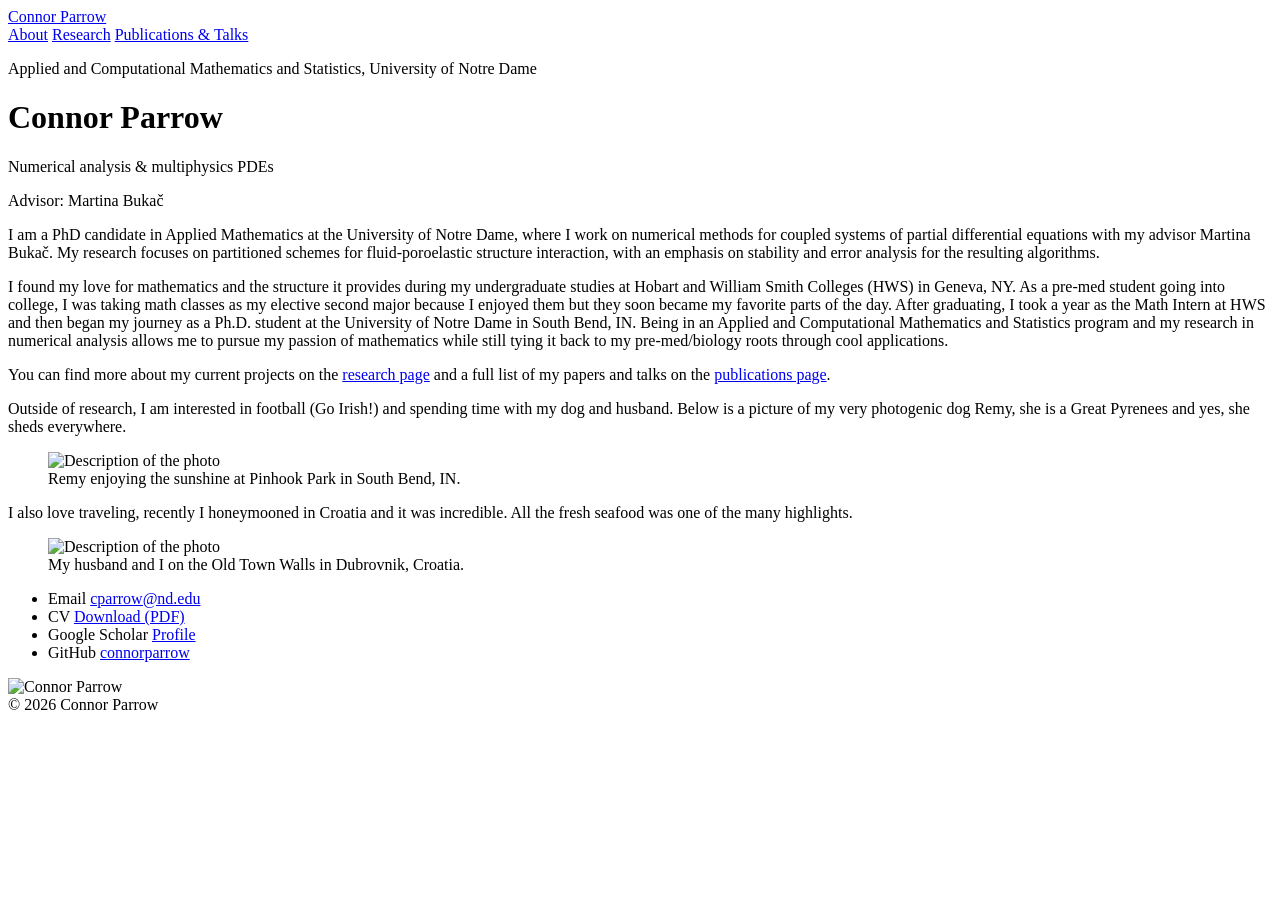
==== index.html @ 030089c7 "Add files via upload" ====
<!DOCTYPE html>
<html lang="en">
<head>
<meta charset="UTF-8">
<meta name="viewport" content="width=device-width, initial-scale=1.0">
<title>Connor Parrow — Applied Mathematics</title>
<link rel="preconnect" href="https://fonts.googleapis.com">
<link href="https://fonts.googleapis.com/css2?family=Lora:wght@500;600;700&family=Inter:wght@400;500;600&display=swap" rel="stylesheet">
<link rel="stylesheet" href="css/style.css">
</head>
<body>

<header class="site-header">
  <div class="nav-inner">
    <a class="site-name" href="index.html">Connor Parrow</a>
    <nav class="site-nav">
      <a href="index.html" aria-current="page">About</a>
      <a href="research.html">Research</a>
      <a href="publications.html">Publications &amp; Talks</a>
    </nav>
  </div>
</header>

<main>
  <div class="page-body">
    <div class="about-grid">
      <div class="about-text">
        <p class="eyebrow">Applied and Computational Mathematics and Statistics, University of Notre Dame</p>
        <h1>Connor Parrow</h1>
        <p class="tagline">Numerical analysis &amp; multiphysics PDEs</p>
        <p>Advisor: Martina Bukač</p>

        <p>
          I am a PhD candidate in 
          Applied Mathematics at the University of Notre Dame, where I work on numerical
          methods for coupled systems of partial differential equations with my advisor 
          Martina Bukač. My
          research focuses on partitioned schemes for fluid-poroelastic
          structure interaction, with an emphasis on stability and error
          analysis for the resulting algorithms.
        </p>

        <p>
          I found my love for mathematics and the structure it provides 
          during my undergraduate studies at Hobart and William Smith Colleges (HWS) 
          in Geneva, NY. As a pre-med student going into college, I was taking math 
          classes as my elective second major because I enjoyed them but they soon 
          became my favorite parts of the day. After graduating, I took a year as 
          the Math Intern at HWS and then began my journey as a Ph.D. student at the 
          University of Notre Dame in South Bend, IN. Being in an Applied and Computational 
          Mathematics and Statistics program and my research in numerical analysis 
          allows me to pursue my passion of mathematics while still tying it back to my 
          pre-med/biology roots through cool applications. 
        </p>

        <p>
          You can find more about my current projects on
          the <a href="research.html">research page</a> and a full list of
          my papers and talks on the <a href="publications.html">publications
          page</a>.
        </p>

        <p>
          Outside of research, I am interested in football (Go Irish!) and spending time 
          with my dog and husband. Below is a picture of my very photogenic dog Remy, she 
          is a Great Pyrenees and yes, she sheds everywhere.
        <p>

        <figure class="inline-photo-wide">
         <img src="images/remy.jpg" alt="Description of the photo">
         <figcaption>Remy enjoying the sunshine at Pinhook Park in South Bend, IN.</figcaption>
        </figure>

       </p> 
          I also love traveling, recently I honeymooned in Croatia and it was incredible. 
          All the fresh seafood was one of the many highlights.
        </p>
        <figure class="inline-photo-wide">
         <img src="images/croatia.jpg" alt="Description of the photo">
         <figcaption>My husband and I on the Old Town Walls in Dubrovnik, Croatia.</figcaption>
        </figure>

        <ul class="contact-list">
          <li><span>Email</span> <a href="cparrow@nd.edu">cparrow@nd.edu</a></li>
          <li><span>CV</span> <a href="cv.pdf">Download (PDF)</a></li>
          <li><span>Google Scholar</span> <a href="https://scholar.google.com/citations?hl=en&user=rAY3THMAAAAJ&view_op=list_works&authuser=1&gmla=AKCpqFyAGw9ZJn_WWmxAlobASxomAHo8oDmG53KvzzUUYXIOYp8N1Cgj_YT_frJNsESNJDApbtnmlyfJOnIwFP1r">Profile</a></li>
          <li><span>GitHub</span> <a href="https://github.com/connorparrow">connorparrow</a></li>
        </ul>
      </div>

      <div class="about-photo">
        <!--
          Replace this placeholder with your photo once you have one saved.
          1. Save your photo as images/photo.jpg
          2. Delete the <div class="photo-placeholder">...</div> block below
          3. Uncomment the <img> tag beneath it
        -->
       
         <img src="images/photo.jpg" alt="Connor Parrow">
      </div>
    </div>
  </div>
</main>

<footer class="site-footer">
  &copy; <span id="year"></span> Connor Parrow
</footer>

<script>
  document.getElementById('year').textContent = new Date().getFullYear();
</script>
</body>
</html>
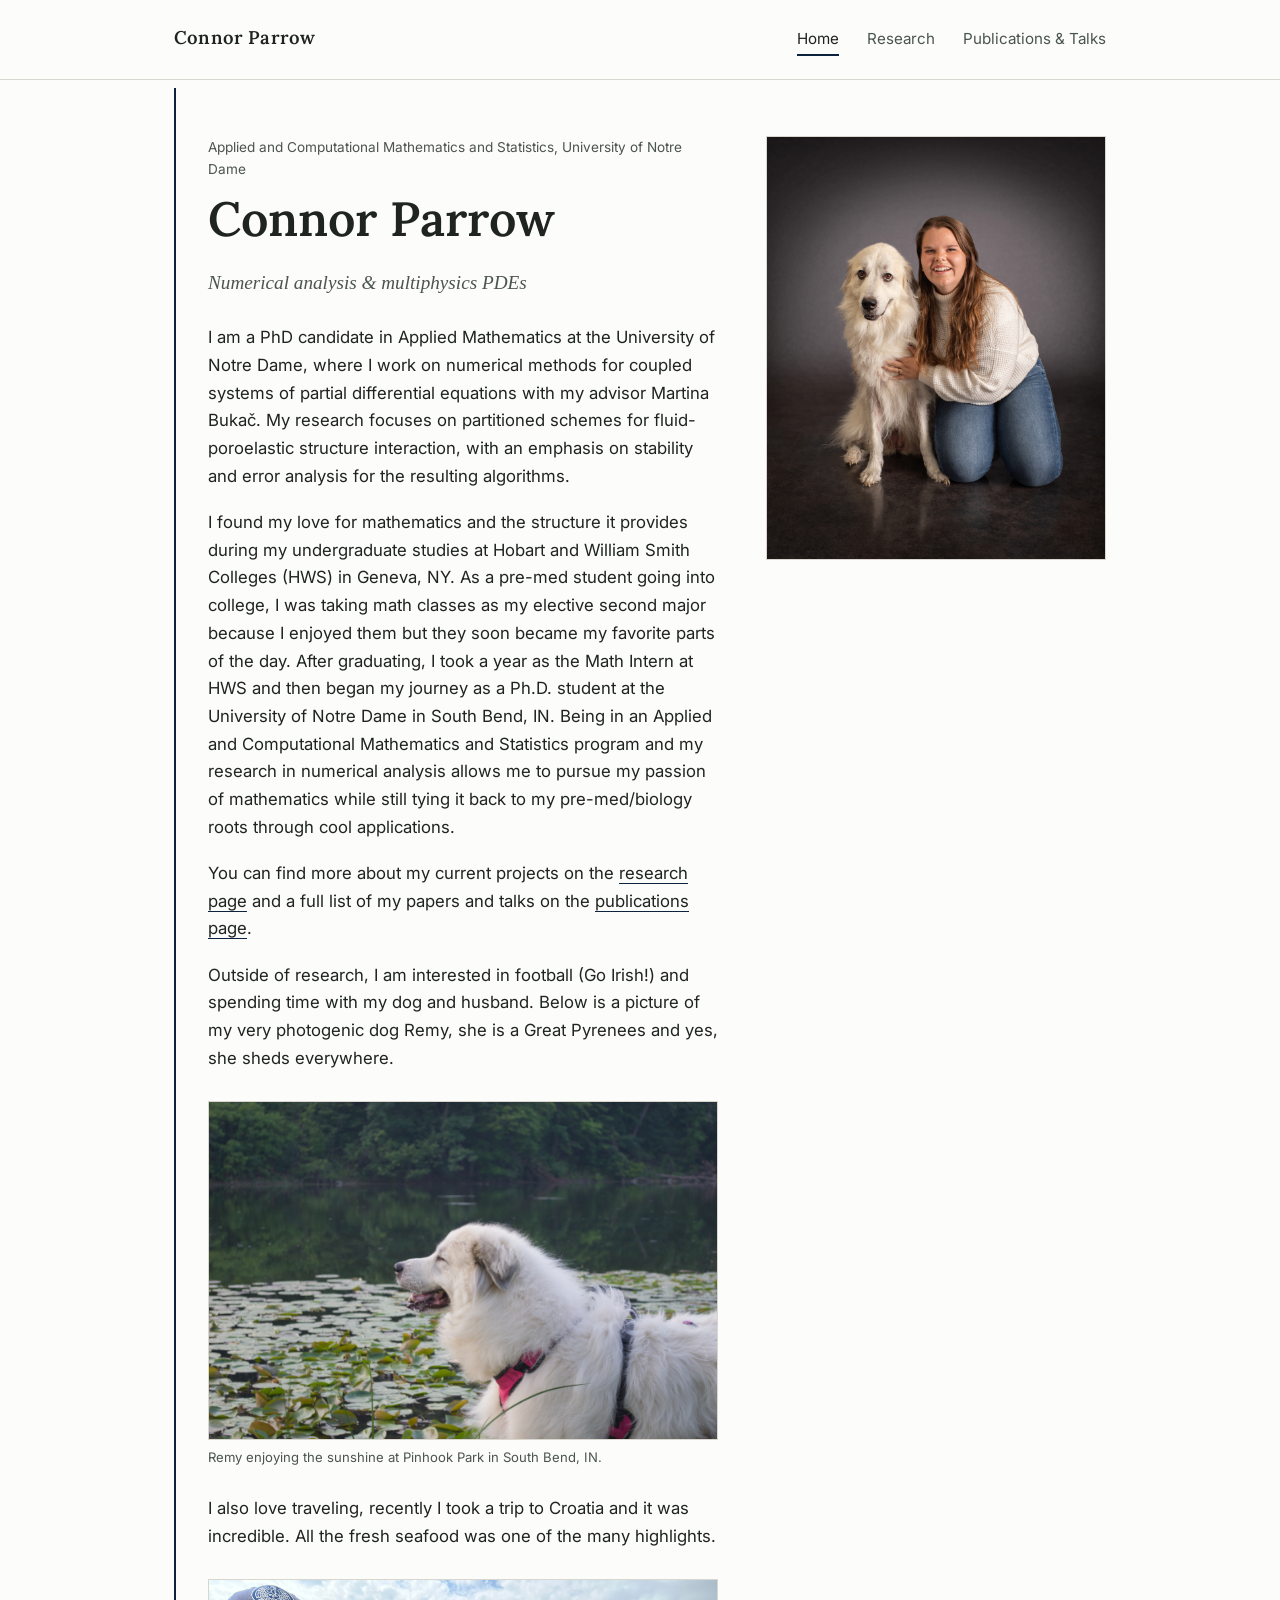
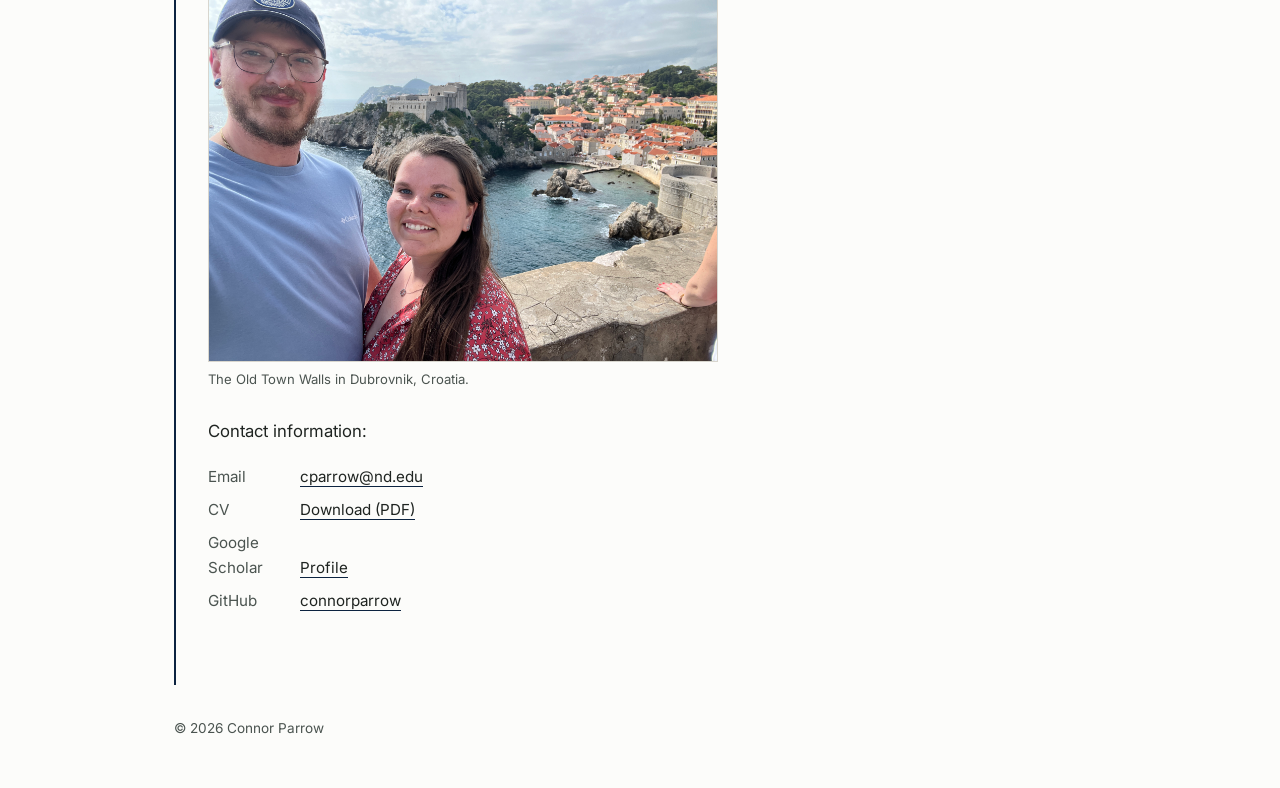
==== commit 53515d9e: "Revise navigation and content in index.html Updated navigation links and improved text clarity." ====
--- a/index.html
+++ b/index.html
@@ -14,7 +14,7 @@
   <div class="nav-inner">
     <a class="site-name" href="index.html">Connor Parrow</a>
     <nav class="site-nav">
-      <a href="index.html" aria-current="page">About</a>
+      <a href="index.html" aria-current="page">Home</a>
       <a href="research.html">Research</a>
       <a href="publications.html">Publications &amp; Talks</a>
     </nav>
@@ -28,7 +28,7 @@
         <p class="eyebrow">Applied and Computational Mathematics and Statistics, University of Notre Dame</p>
         <h1>Connor Parrow</h1>
         <p class="tagline">Numerical analysis &amp; multiphysics PDEs</p>
-        <p>Advisor: Martina Bukač</p>
+  
 
         <p>
           I am a PhD candidate in 
@@ -72,15 +72,18 @@
         </figure>
 
        </p> 
-          I also love traveling, recently I honeymooned in Croatia and it was incredible. 
+          I also love traveling, recently I took a trip to Croatia and it was incredible. 
           All the fresh seafood was one of the many highlights.
         </p>
         <figure class="inline-photo-wide">
          <img src="images/croatia.jpg" alt="Description of the photo">
-         <figcaption>My husband and I on the Old Town Walls in Dubrovnik, Croatia.</figcaption>
+         <figcaption>The Old Town Walls in Dubrovnik, Croatia.</figcaption>
         </figure>
 
         <ul class="contact-list">
+          </p> 
+         Contact information:
+        </p>
           <li><span>Email</span> <a href="cparrow@nd.edu">cparrow@nd.edu</a></li>
           <li><span>CV</span> <a href="cv.pdf">Download (PDF)</a></li>
           <li><span>Google Scholar</span> <a href="https://scholar.google.com/citations?hl=en&user=rAY3THMAAAAJ&view_op=list_works&authuser=1&gmla=AKCpqFyAGw9ZJn_WWmxAlobASxomAHo8oDmG53KvzzUUYXIOYp8N1Cgj_YT_frJNsESNJDApbtnmlyfJOnIwFP1r">Profile</a></li>
--- a/css/style.css
+++ b/css/style.css
@@ -0,0 +1,283 @@
+/* ---------- Tokens ---------- */
+:root {
+  --bg: #FCFCFA;
+  --ink: #1F2421;
+  --ink-soft: #4B5450;
+  --accent: #0C2340;
+  --accent-soft: #F1E4B8;
+  --line: #D8D6CE;
+  --serif: 'Lora', Georgia, serif;
+  --sans: 'Inter', -apple-system, BlinkMacSystemFont, sans-serif;
+  --content-width: 760px;
+  --wide-width: 980px;
+}
+
+* { box-sizing: border-box; }
+
+html { scroll-behavior: smooth; }
+
+body {
+  margin: 0;
+  background: var(--bg);
+  color: var(--ink);
+  font-family: var(--sans);
+  font-size: 1.05rem;
+  line-height: 1.65;
+  -webkit-font-smoothing: antialiased;
+}
+
+@media (prefers-reduced-motion: reduce) {
+  html { scroll-behavior: auto; }
+  * { animation: none !important; transition: none !important; }
+}
+
+a {
+  color: var(--ink);
+  text-decoration: none;
+  border-bottom: 1px solid var(--accent);
+}
+a:hover { color: var(--accent); }
+a:focus-visible, button:focus-visible {
+  outline: 2px solid var(--accent);
+  outline-offset: 3px;
+}
+
+h1, h2, h3 {
+  font-family: var(--serif);
+  font-weight: 600;
+  line-height: 1.2;
+  margin: 0 0 0.5em 0;
+  color: var(--ink);
+}
+
+h1 { font-size: clamp(2.1rem, 4vw, 3rem); }
+h2 { font-size: 1.5rem; margin-top: 2.5rem; }
+h3 { font-size: 1.15rem; font-weight: 600; margin-bottom: 0.3em; }
+
+p { margin: 0 0 1.1em 0; max-width: 68ch; }
+
+/* ---------- Header / nav ---------- */
+.site-header {
+  border-bottom: 1px solid var(--line);
+}
+
+.nav-inner {
+  max-width: var(--wide-width);
+  margin: 0 auto;
+  padding: 1.4rem 1.5rem;
+  display: flex;
+  justify-content: space-between;
+  align-items: baseline;
+  flex-wrap: wrap;
+  gap: 0.75rem 2rem;
+}
+
+.site-name {
+  font-family: var(--serif);
+  font-size: 1.15rem;
+  font-weight: 600;
+  border-bottom: none;
+  letter-spacing: 0.01em;
+}
+.site-name:hover { color: var(--ink); }
+
+.site-nav {
+  display: flex;
+  gap: 1.75rem;
+}
+
+.site-nav a {
+  border-bottom: 2px solid transparent;
+  padding-bottom: 3px;
+  font-size: 0.95rem;
+  color: var(--ink-soft);
+}
+.site-nav a:hover { color: var(--ink); border-bottom-color: var(--line); }
+.site-nav a[aria-current="page"] {
+  color: var(--ink);
+  border-bottom-color: var(--accent);
+}
+
+/* ---------- Page frame ---------- */
+main {
+  max-width: var(--wide-width);
+  margin: 0 auto;
+  padding: 0 1.5rem;
+}
+
+.page-body {
+  border-left: 2px solid var(--accent);
+  padding: 3rem 0 4rem 2rem;
+  margin-top: 0.5rem;
+}
+
+@media (max-width: 640px) {
+  .page-body { padding-left: 1.1rem; border-left-width: 1.5px; }
+}
+
+.eyebrow {
+  font-family: var(--sans);
+  font-size: 0.85rem;
+  color: var(--ink-soft);
+  margin-bottom: 0.6rem;
+}
+
+/* ---------- About page ---------- */
+.about-grid {
+  display: grid;
+  grid-template-columns: 1.5fr 1fr;
+  gap: 3rem;
+  align-items: start;
+}
+
+@media (max-width: 720px) {
+  .about-grid { grid-template-columns: 1fr; }
+  .about-photo { order: -1; max-width: 220px; }
+}
+
+.about-photo img {
+  width: 100%;
+  display: block;
+  border: 1px solid var(--line);
+}
+
+.photo-placeholder {
+  width: 100%;
+  aspect-ratio: 4 / 5;
+  border: 1.5px dashed var(--line);
+  background: var(--accent-soft);
+  display: flex;
+  align-items: center;
+  justify-content: center;
+  text-align: center;
+  padding: 1.2rem;
+  color: var(--ink-soft);
+  font-size: 0.9rem;
+}
+
+/* ---------- Inline photos within paragraphs ---------- */
+figure.inline-photo {
+  float: right;
+  width: 240px;
+  margin: 0.3rem 0 1.2rem 1.75rem;
+}
+figure.inline-photo img {
+  width: 100%;
+  display: block;
+  border: 1px solid var(--line);
+}
+figure.inline-photo figcaption {
+  font-size: 0.82rem;
+  color: var(--ink-soft);
+  margin-top: 0.5rem;
+  line-height: 1.4;
+}
+
+figure.inline-photo-wide {
+  width: 100%;
+  margin: 1.8rem 0;
+  clear: both;
+}
+figure.inline-photo-wide img {
+  width: 100%;
+  display: block;
+  border: 1px solid var(--line);
+}
+figure.inline-photo-wide figcaption {
+  font-size: 0.82rem;
+  color: var(--ink-soft);
+  margin-top: 0.5rem;
+  line-height: 1.4;
+}
+
+@media (max-width: 560px) {
+  figure.inline-photo {
+    float: none;
+    width: 100%;
+    margin: 1.2rem 0;
+  }
+}
+
+.contact-list {
+  list-style: none;
+  margin: 1.8rem 0 0 0;
+  padding: 0;
+}
+.contact-list li {
+  margin-bottom: 0.5rem;
+  font-size: 0.95rem;
+}
+.contact-list span {
+  display: inline-block;
+  width: 5.5rem;
+  color: var(--ink-soft);
+}
+
+.tagline {
+  font-family: var(--serif);
+  font-size: 1.2rem;
+  font-style: italic;
+  color: var(--ink-soft);
+  margin-top: -0.3rem;
+  margin-bottom: 1.6rem;
+}
+
+/* ---------- Research page ---------- */
+.interest-block {
+  padding: 1.6rem 0;
+  border-bottom: 1px solid var(--line);
+}
+.interest-block:first-of-type { padding-top: 0; }
+.interest-block:last-of-type { border-bottom: none; }
+
+.interest-block h3 { color: var(--accent); }
+
+/* ---------- Publications page ---------- */
+.pub-year {
+  font-family: var(--serif);
+  font-size: 1.05rem;
+  color: var(--accent);
+  margin: 2.2rem 0 0.8rem 0;
+  padding-bottom: 0.3rem;
+  border-bottom: 1px solid var(--accent-soft);
+}
+.pub-year:first-of-type { margin-top: 0.5rem; }
+
+.pub-entry {
+  margin-bottom: 1.3rem;
+}
+.pub-entry .pub-title {
+  font-weight: 600;
+  display: block;
+}
+.pub-entry .pub-meta {
+  color: var(--ink-soft);
+  font-size: 0.92rem;
+}
+.pub-entry .pub-links a {
+  font-size: 0.88rem;
+  margin-right: 1rem;
+}
+
+.section-note {
+  background: var(--accent-soft);
+  border-left: 3px solid var(--accent);
+  padding: 0.8rem 1rem;
+  font-size: 0.92rem;
+  color: var(--ink-soft);
+  margin: 1.5rem 0 2rem 0;
+}
+.section-note code {
+  background: rgba(0,0,0,0.05);
+  padding: 0.1em 0.35em;
+  font-size: 0.88em;
+}
+
+/* ---------- Footer ---------- */
+.site-footer {
+  max-width: var(--wide-width);
+  margin: 0 auto;
+  padding: 2rem 1.5rem 3rem 1.5rem;
+  color: var(--ink-soft);
+  font-size: 0.85rem;
+}
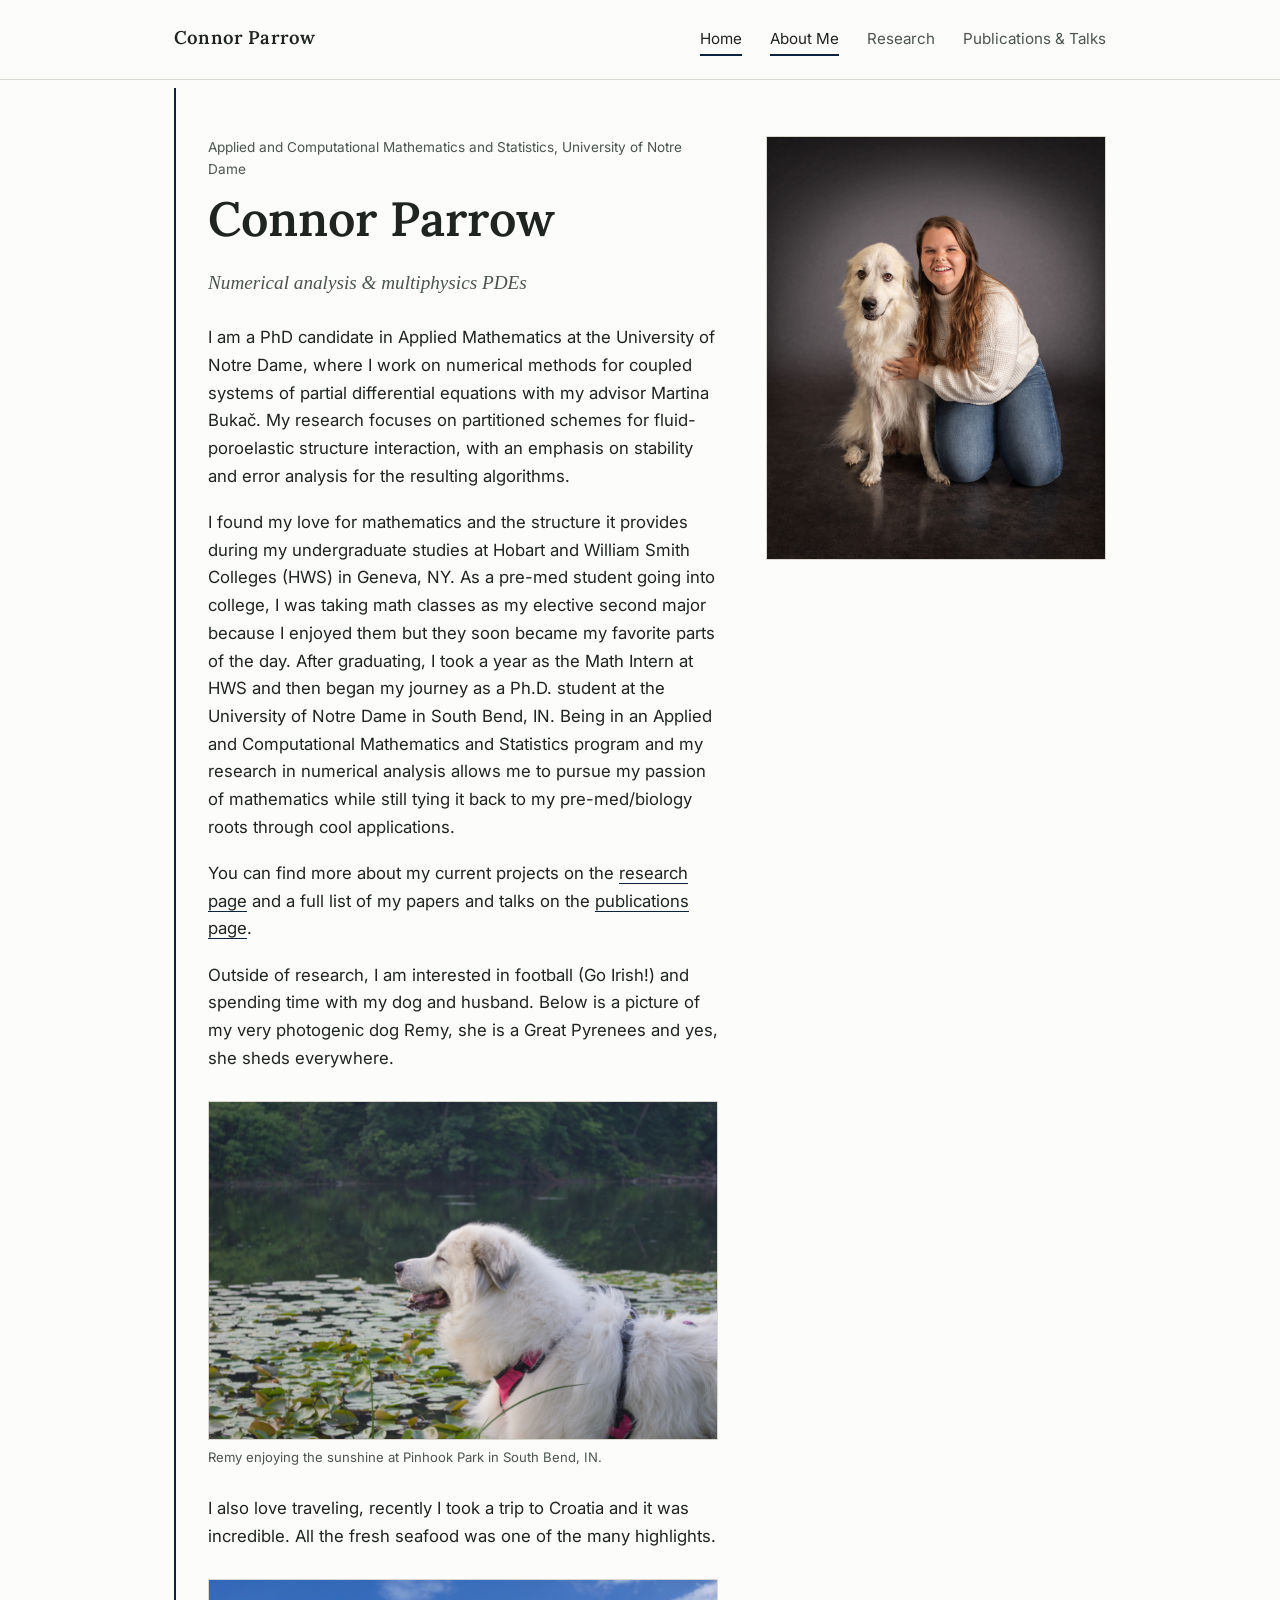
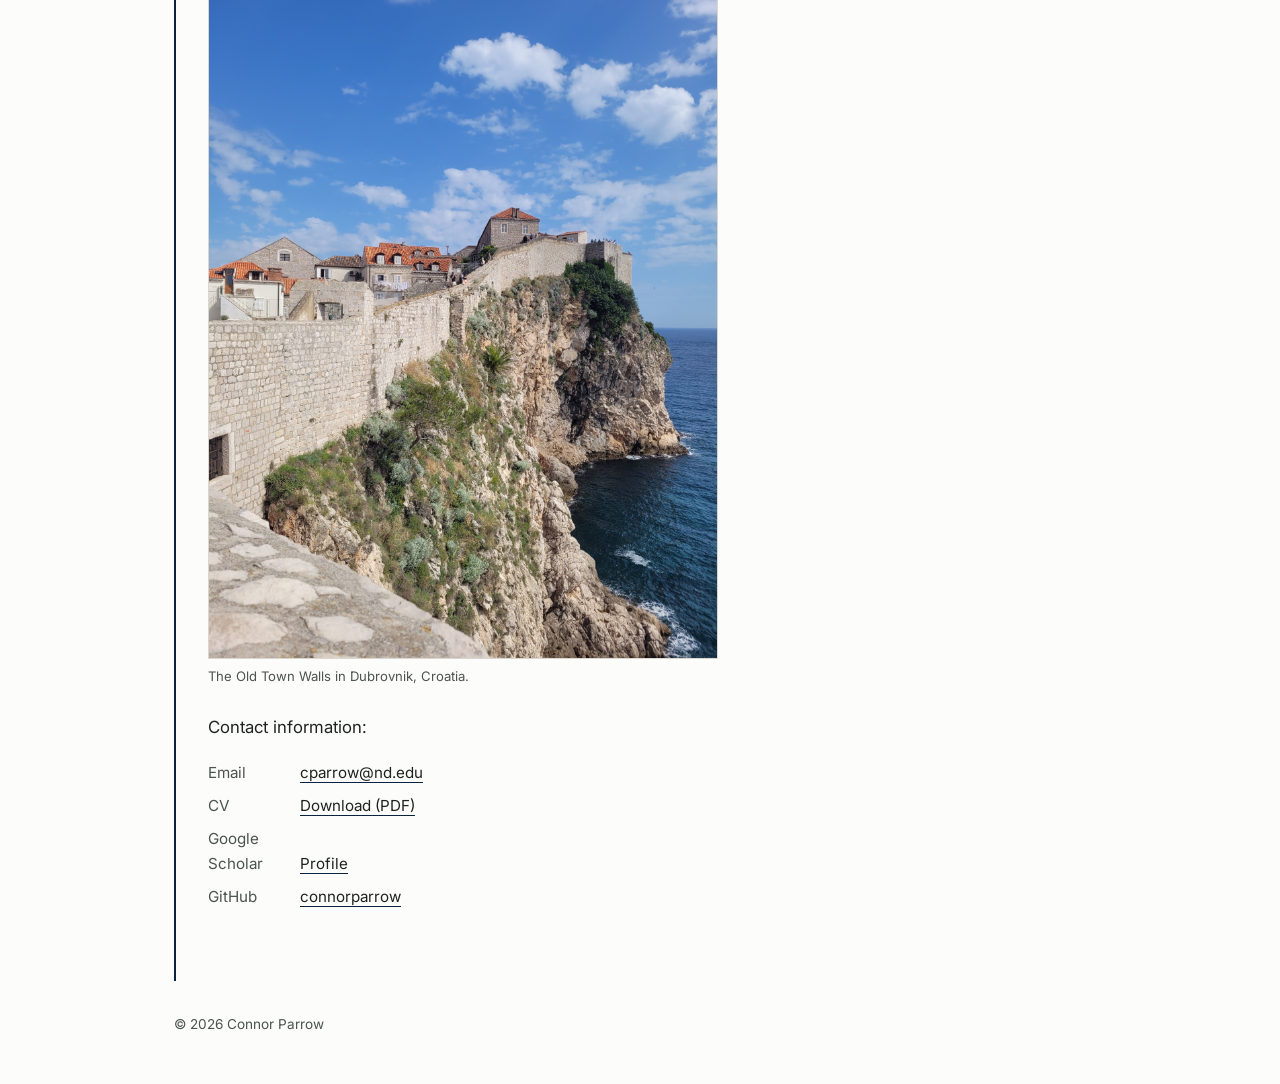
==== commit ddd951c6: "Add 'About Me' link to navigation" ====
--- a/index.html
+++ b/index.html
@@ -15,6 +15,7 @@
     <a class="site-name" href="index.html">Connor Parrow</a>
     <nav class="site-nav">
       <a href="index.html" aria-current="page">Home</a>
+      <a href="about-me.html" aria-current="page">About Me</a>
       <a href="research.html">Research</a>
       <a href="publications.html">Publications &amp; Talks</a>
     </nav>
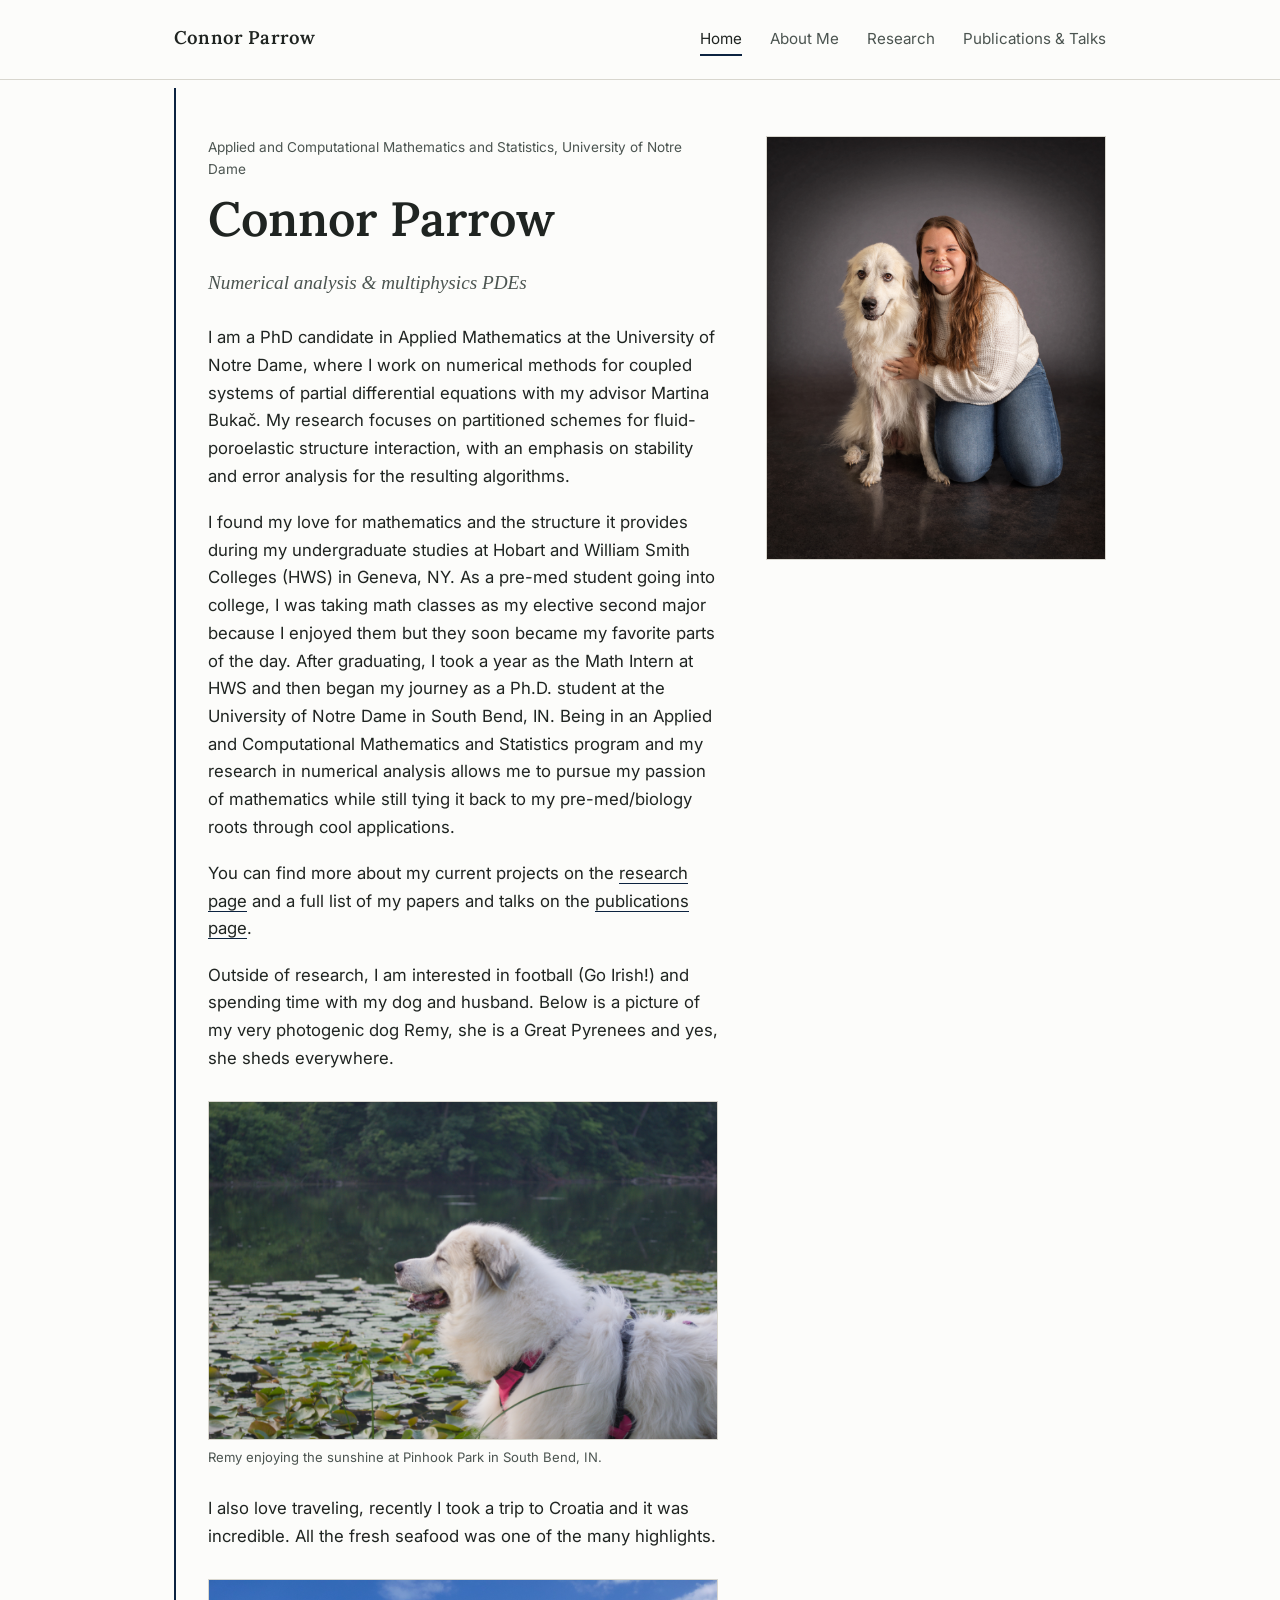
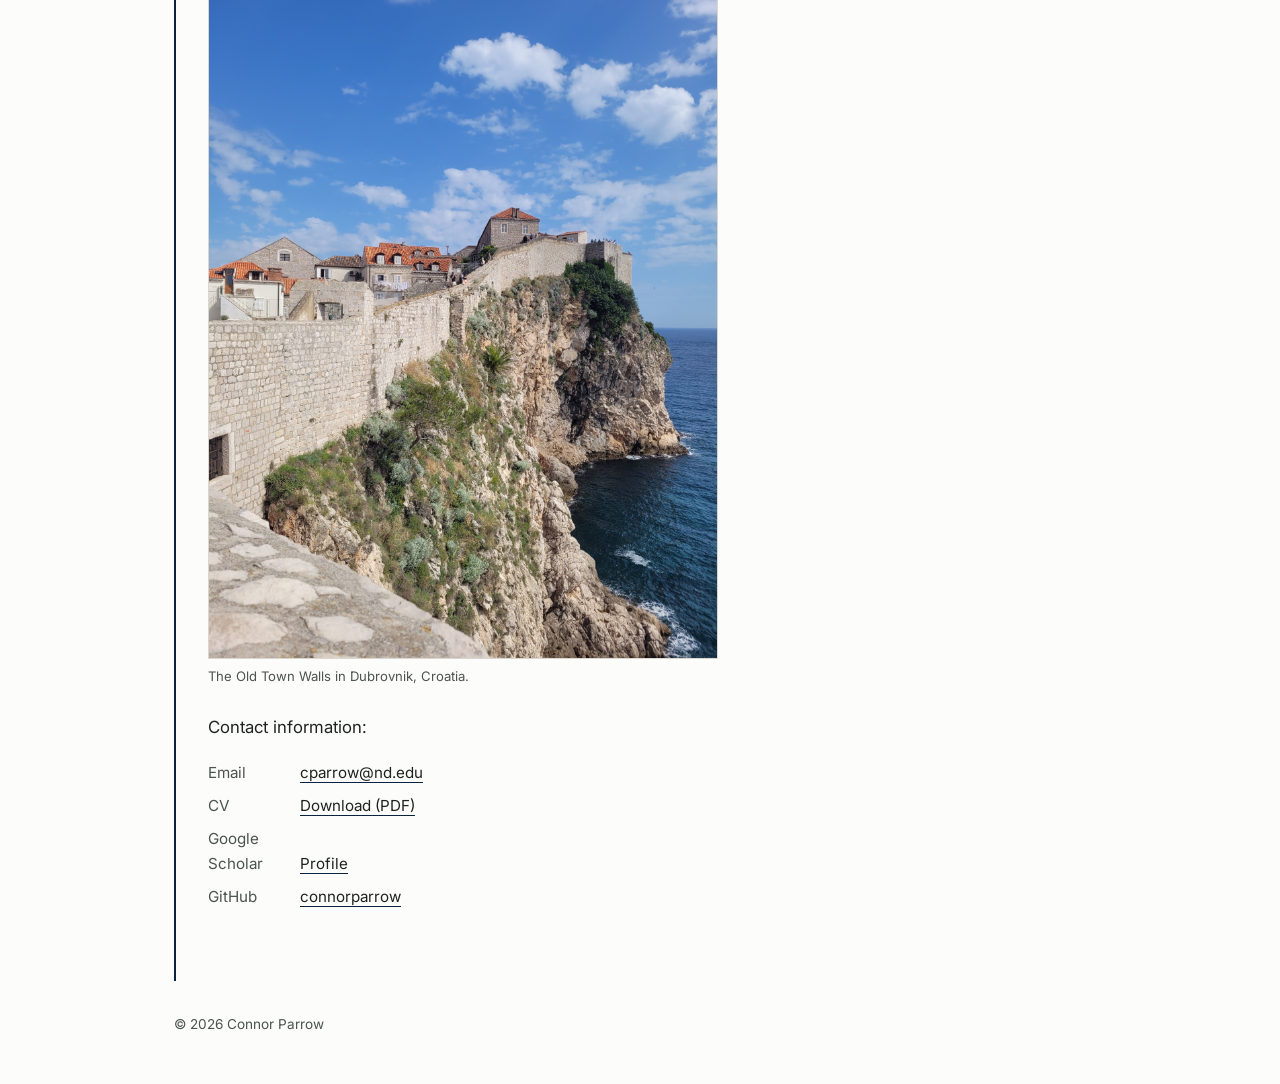
==== commit 1c84871b: "Fix About Me link in navigation" ====
--- a/index.html
+++ b/index.html
@@ -15,7 +15,7 @@
     <a class="site-name" href="index.html">Connor Parrow</a>
     <nav class="site-nav">
       <a href="index.html" aria-current="page">Home</a>
-      <a href="about-me.html" aria-current="page">About Me</a>
+      <a href="about-me.html">About Me</a>
       <a href="research.html">Research</a>
       <a href="publications.html">Publications &amp; Talks</a>
     </nav>
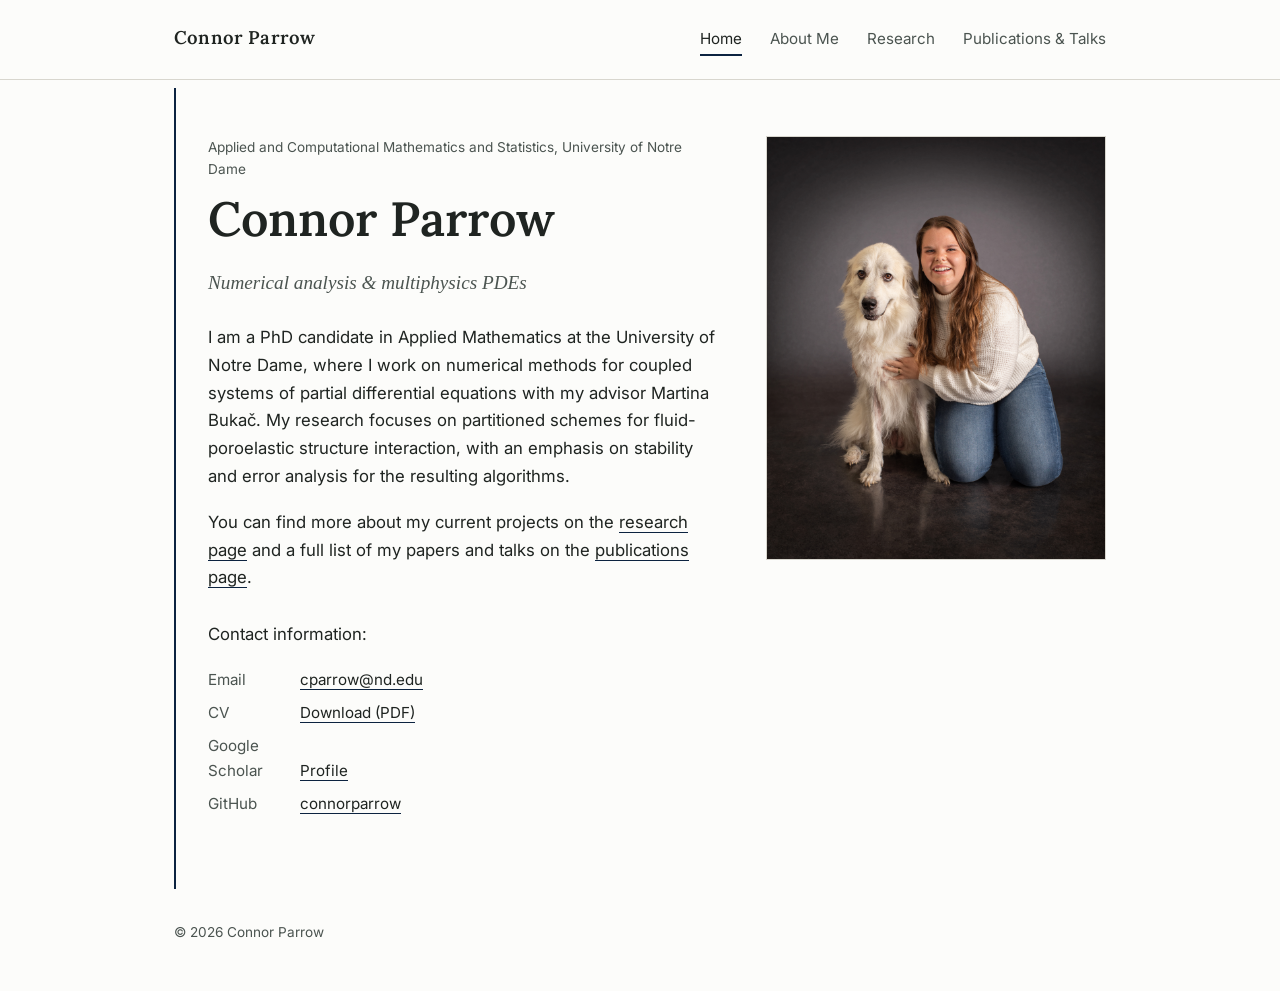
==== commit c10d2e8c: "Remove personal details and travel stories Removed personal background information and travel anecdo" ====
--- a/index.html
+++ b/index.html
@@ -42,44 +42,11 @@
         </p>
 
         <p>
-          I found my love for mathematics and the structure it provides 
-          during my undergraduate studies at Hobart and William Smith Colleges (HWS) 
-          in Geneva, NY. As a pre-med student going into college, I was taking math 
-          classes as my elective second major because I enjoyed them but they soon 
-          became my favorite parts of the day. After graduating, I took a year as 
-          the Math Intern at HWS and then began my journey as a Ph.D. student at the 
-          University of Notre Dame in South Bend, IN. Being in an Applied and Computational 
-          Mathematics and Statistics program and my research in numerical analysis 
-          allows me to pursue my passion of mathematics while still tying it back to my 
-          pre-med/biology roots through cool applications. 
-        </p>
-
-        <p>
           You can find more about my current projects on
           the <a href="research.html">research page</a> and a full list of
           my papers and talks on the <a href="publications.html">publications
           page</a>.
         </p>
-
-        <p>
-          Outside of research, I am interested in football (Go Irish!) and spending time 
-          with my dog and husband. Below is a picture of my very photogenic dog Remy, she 
-          is a Great Pyrenees and yes, she sheds everywhere.
-        <p>
-
-        <figure class="inline-photo-wide">
-         <img src="images/remy.jpg" alt="Description of the photo">
-         <figcaption>Remy enjoying the sunshine at Pinhook Park in South Bend, IN.</figcaption>
-        </figure>
-
-       </p> 
-          I also love traveling, recently I took a trip to Croatia and it was incredible. 
-          All the fresh seafood was one of the many highlights.
-        </p>
-        <figure class="inline-photo-wide">
-         <img src="images/croatia.jpg" alt="Description of the photo">
-         <figcaption>The Old Town Walls in Dubrovnik, Croatia.</figcaption>
-        </figure>
 
         <ul class="contact-list">
           </p> 
